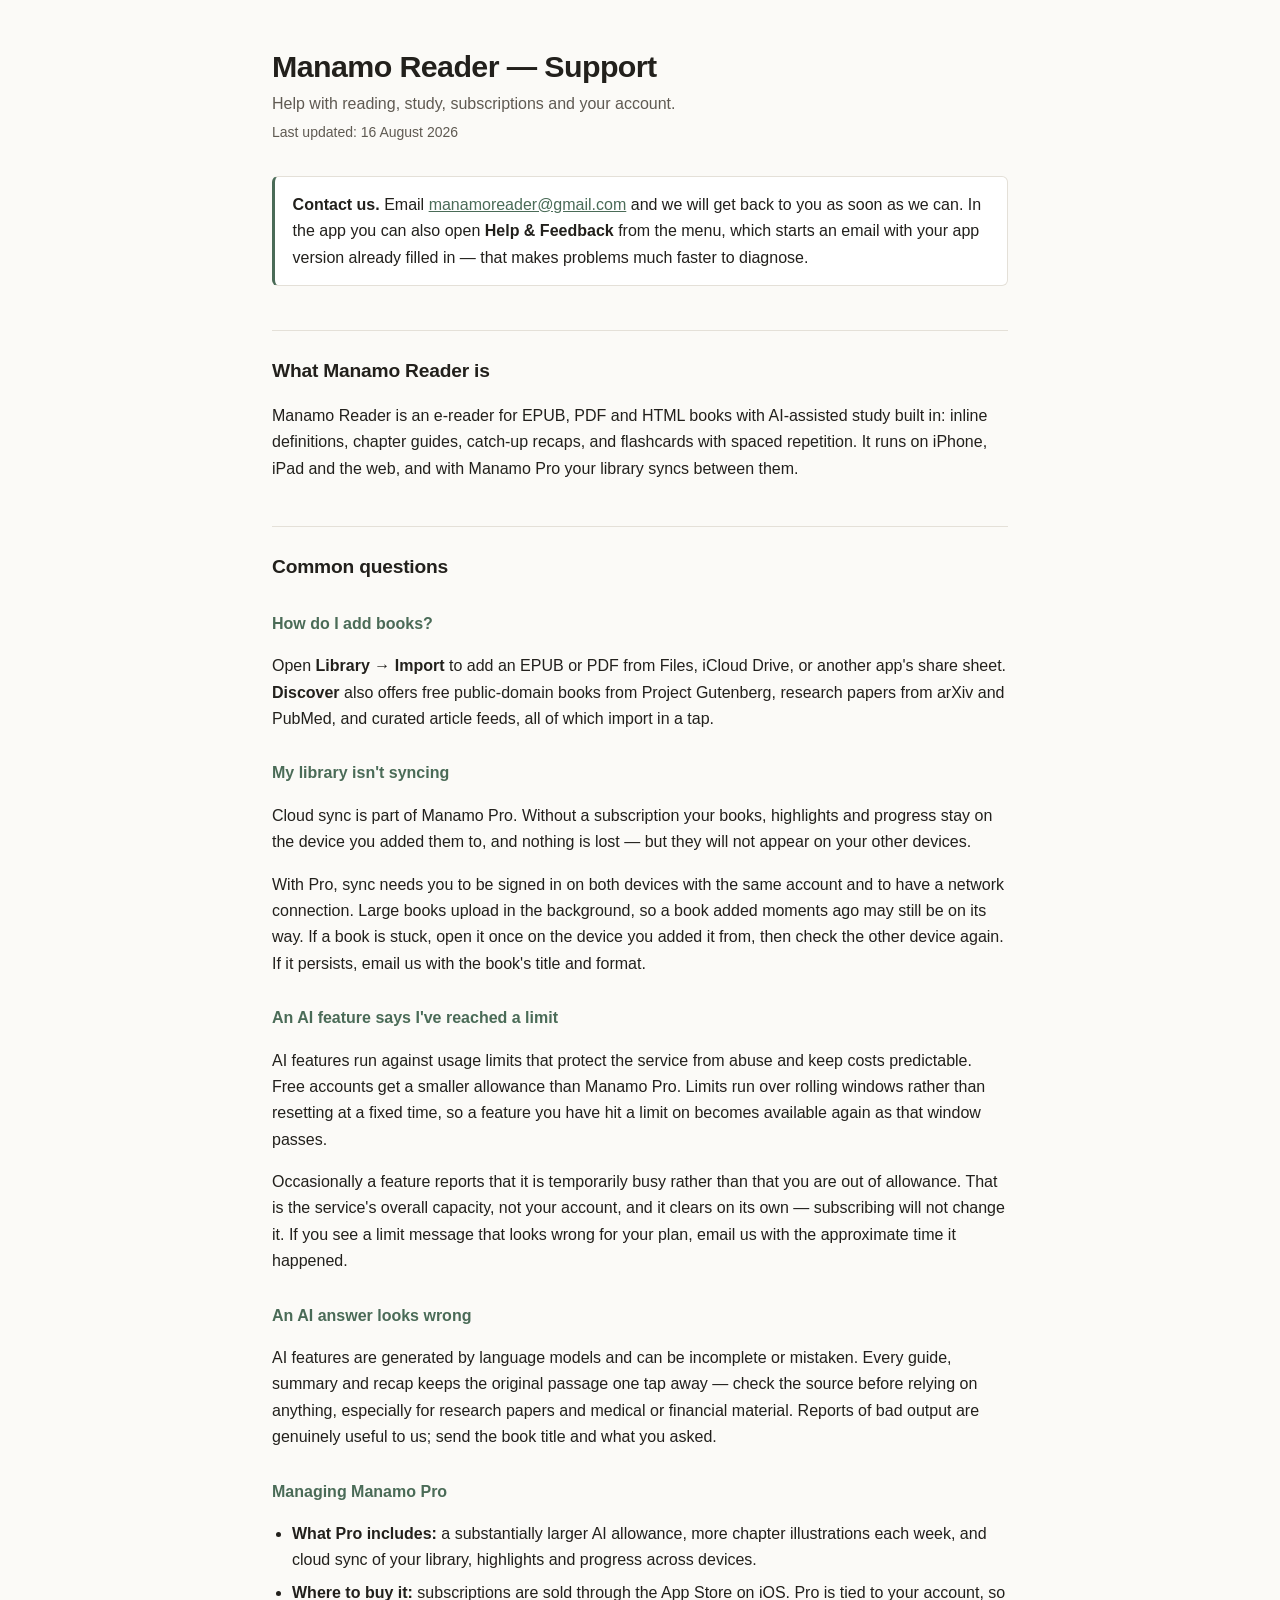
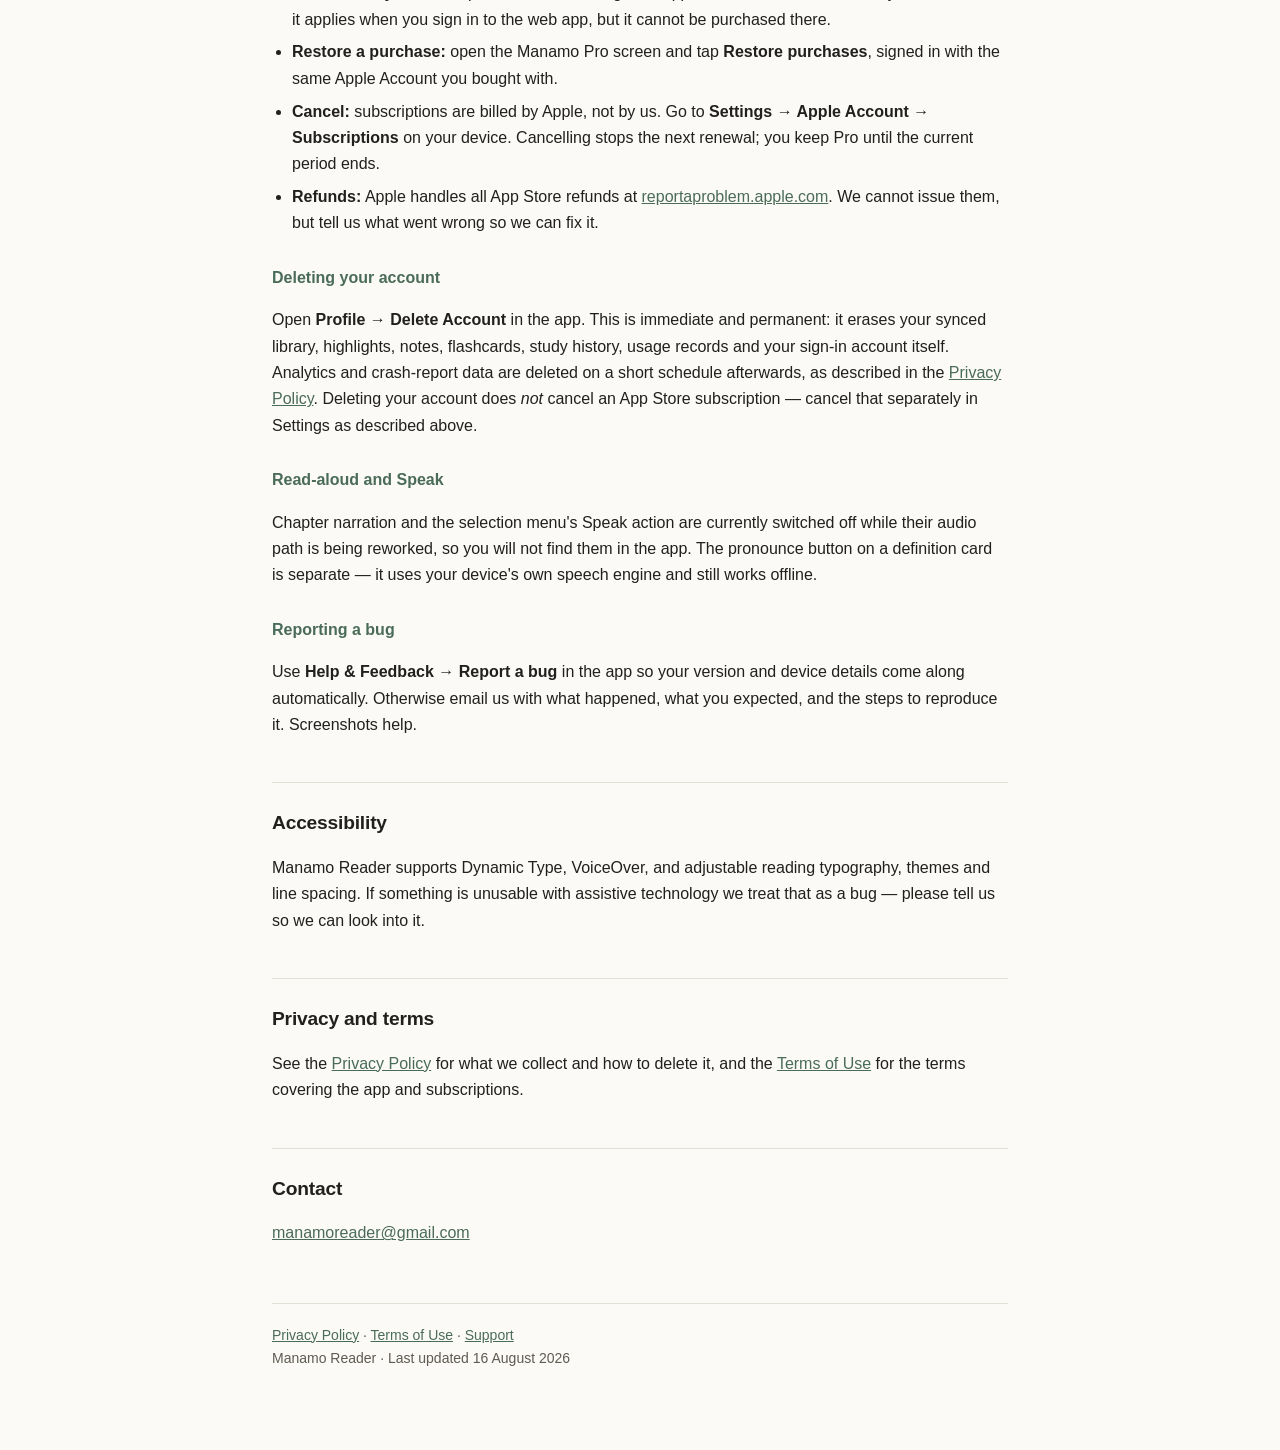
==== support.html @ 61c4ea5d "docs: update privacy policy and add support and terms pages Extract shared styles and document analy" ====
<!doctype html>
<html lang="en">
<head>
<meta charset="utf-8">
<meta name="viewport" content="width=device-width, initial-scale=1">
<title>Support — Manamo Reader</title>
<link rel="stylesheet" href="style.css">
</head>
<body>
<main>

<h1>Manamo Reader — Support</h1>
<p class="lede">Help with reading, study, subscriptions and your account.</p>
<p class="updated">Last updated: 16 August 2026</p>

<div class="note">
<p><strong>Contact us.</strong> Email
<a href="mailto:manamoreader@gmail.com">manamoreader@gmail.com</a> and we will get back to you as
soon as we can. In the app you can also open <strong>Help &amp; Feedback</strong> from the menu,
which starts an email with your app version already filled in — that makes problems much faster to
diagnose.</p>
</div>

<h2>What Manamo Reader is</h2>
<p>Manamo Reader is an e-reader for EPUB, PDF and HTML books with AI-assisted study built in:
inline definitions, chapter guides, catch-up recaps, and flashcards with spaced repetition. It runs
on iPhone, iPad and the web, and with Manamo&nbsp;Pro your library syncs between them.</p>

<h2>Common questions</h2>

<h3>How do I add books?</h3>
<p>Open <strong>Library → Import</strong> to add an EPUB or PDF from Files, iCloud Drive, or
another app's share sheet. <strong>Discover</strong> also offers free public-domain books from
Project Gutenberg, research papers from arXiv and PubMed, and curated article feeds, all of
which import in a tap.</p>

<h3>My library isn't syncing</h3>
<p>Cloud sync is part of Manamo&nbsp;Pro. Without a subscription your books, highlights and
progress stay on the device you added them to, and nothing is lost — but they will not appear on
your other devices.</p>
<p>With Pro, sync needs you to be signed in on both devices with the same account and to have a
network connection. Large books upload in the background, so a book added moments ago may still be
on its way. If a book is stuck, open it once on the device you added it from, then check the other
device again. If it persists, email us with the book's title and format.</p>

<h3>An AI feature says I've reached a limit</h3>
<p>AI features run against usage limits that protect the service from abuse and keep costs
predictable. Free accounts get a smaller allowance than Manamo&nbsp;Pro. Limits run over rolling
windows rather than resetting at a fixed time, so a feature you have hit a limit on becomes
available again as that window passes.</p>
<p>Occasionally a feature reports that it is temporarily busy rather than that you are out of
allowance. That is the service's overall capacity, not your account, and it clears on its own —
subscribing will not change it. If you see a limit message that looks wrong for your plan, email us
with the approximate time it happened.</p>

<h3>An AI answer looks wrong</h3>
<p>AI features are generated by language models and can be incomplete or mistaken. Every guide,
summary and recap keeps the original passage one tap away — check the source before relying on
anything, especially for research papers and medical or financial material. Reports of bad output
are genuinely useful to us; send the book title and what you asked.</p>

<h3>Managing Manamo Pro</h3>
<ul>
  <li><strong>What Pro includes:</strong> a substantially larger AI allowance, more chapter
      illustrations each week, and cloud sync of your library, highlights and progress across
      devices.</li>
  <li><strong>Where to buy it:</strong> subscriptions are sold through the App Store on iOS. Pro is
      tied to your account, so it applies when you sign in to the web app, but it cannot be
      purchased there.</li>
  <li><strong>Restore a purchase:</strong> open the Manamo&nbsp;Pro screen and tap
      <strong>Restore purchases</strong>, signed in with the same Apple Account you bought with.</li>
  <li><strong>Cancel:</strong> subscriptions are billed by Apple, not by us. Go to
      <strong>Settings → Apple Account → Subscriptions</strong> on your device. Cancelling stops
      the next renewal; you keep Pro until the current period ends.</li>
  <li><strong>Refunds:</strong> Apple handles all App Store refunds at
      <a href="https://reportaproblem.apple.com">reportaproblem.apple.com</a>. We cannot issue
      them, but tell us what went wrong so we can fix it.</li>
</ul>

<h3>Deleting your account</h3>
<p>Open <strong>Profile → Delete Account</strong> in the app. This is immediate and permanent: it
erases your synced library, highlights, notes, flashcards, study history, usage records and your
sign-in account itself. Analytics and crash-report data are deleted on a short schedule afterwards,
as described in the <a href="index.html">Privacy Policy</a>. Deleting your account does <em>not</em>
cancel an App Store subscription — cancel that separately in Settings as described above.</p>

<h3>Read-aloud and Speak</h3>
<p>Chapter narration and the selection menu's Speak action are currently switched off while their
audio path is being reworked, so you will not find them in the app. The pronounce button on a
definition card is separate — it uses your device's own speech engine and still works offline.</p>

<h3>Reporting a bug</h3>
<p>Use <strong>Help &amp; Feedback → Report a bug</strong> in the app so your version and device
details come along automatically. Otherwise email us with what happened, what you expected, and the
steps to reproduce it. Screenshots help.</p>

<h2>Accessibility</h2>
<p>Manamo Reader supports Dynamic Type, VoiceOver, and adjustable reading typography, themes and
line spacing. If something is unusable with assistive technology we treat that as a bug — please
tell us so we can look into it.</p>

<h2>Privacy and terms</h2>
<p>See the <a href="index.html">Privacy Policy</a> for what we collect and how to delete it, and the
<a href="terms.html">Terms of Use</a> for the terms covering the app and subscriptions.</p>

<h2>Contact</h2>
<p><a href="mailto:manamoreader@gmail.com">manamoreader@gmail.com</a></p>

<footer><a href="index.html">Privacy Policy</a> · <a href="terms.html">Terms of Use</a> · <a href="support.html">Support</a><br>Manamo Reader · Last updated 16 August 2026</footer>

</main>
</body>
</html>
---- style.css ----
:root {
    color-scheme: light dark;
    --bg: #fbfaf7;
    --surface: #ffffff;
    --text: #22201c;
    --muted: #5f5a52;
    --border: #e4e0d8;
    --accent: #4a6b57;
  }
  @media (prefers-color-scheme: dark) {
    :root {
      --bg: #16150f;
      --surface: #1d1c16;
      --text: #ece8df;
      --muted: #a5a094;
      --border: #33312a;
      --accent: #8fb69c;
    }
  }
  * { box-sizing: border-box; }
  body {
    margin: 0;
    padding: 3rem 1.25rem 5rem;
    background: var(--bg);
    color: var(--text);
    font: 16px/1.65 -apple-system, BlinkMacSystemFont, "Segoe UI", Roboto, Helvetica, Arial, sans-serif;
    -webkit-text-size-adjust: 100%;
  }
  main { max-width: 46rem; margin: 0 auto; }
  h1 { font-size: 1.9rem; line-height: 1.2; margin: 0 0 .4rem; letter-spacing: -.02em; }
  h2 {
    font-size: 1.2rem; margin: 2.75rem 0 .75rem; letter-spacing: -.01em;
    padding-top: 1.5rem; border-top: 1px solid var(--border);
  }
  h3 { font-size: 1rem; margin: 1.75rem 0 .5rem; color: var(--accent); }
  p, li { color: var(--text); }
  .lede { color: var(--muted); margin: 0 0 .25rem; }
  .updated { color: var(--muted); font-size: .875rem; margin: 0 0 2rem; }
  ul { padding-left: 1.25rem; }
  li { margin: .4rem 0; }
  a { color: var(--accent); }
  code {
    font-family: ui-monospace, SFMono-Regular, Menlo, monospace;
    font-size: .875em; background: var(--surface);
    border: 1px solid var(--border); border-radius: 4px; padding: .1em .35em;
  }
  .table-wrap { overflow-x: auto; margin: 1rem 0; }
  table { border-collapse: collapse; width: 100%; min-width: 34rem; font-size: .9375rem; }
  th, td { text-align: left; padding: .6rem .75rem; border-bottom: 1px solid var(--border); vertical-align: top; }
  th { font-weight: 600; color: var(--muted); font-size: .8125rem; text-transform: uppercase; letter-spacing: .04em; }
  .note {
    background: var(--surface); border: 1px solid var(--border);
    border-left: 3px solid var(--accent); border-radius: 6px;
    padding: .9rem 1.1rem; margin: 1.25rem 0;
  }
  .note p { margin: 0; }
  footer { margin-top: 3.5rem; padding-top: 1.25rem; border-top: 1px solid var(--border); color: var(--muted); font-size: .875rem; }
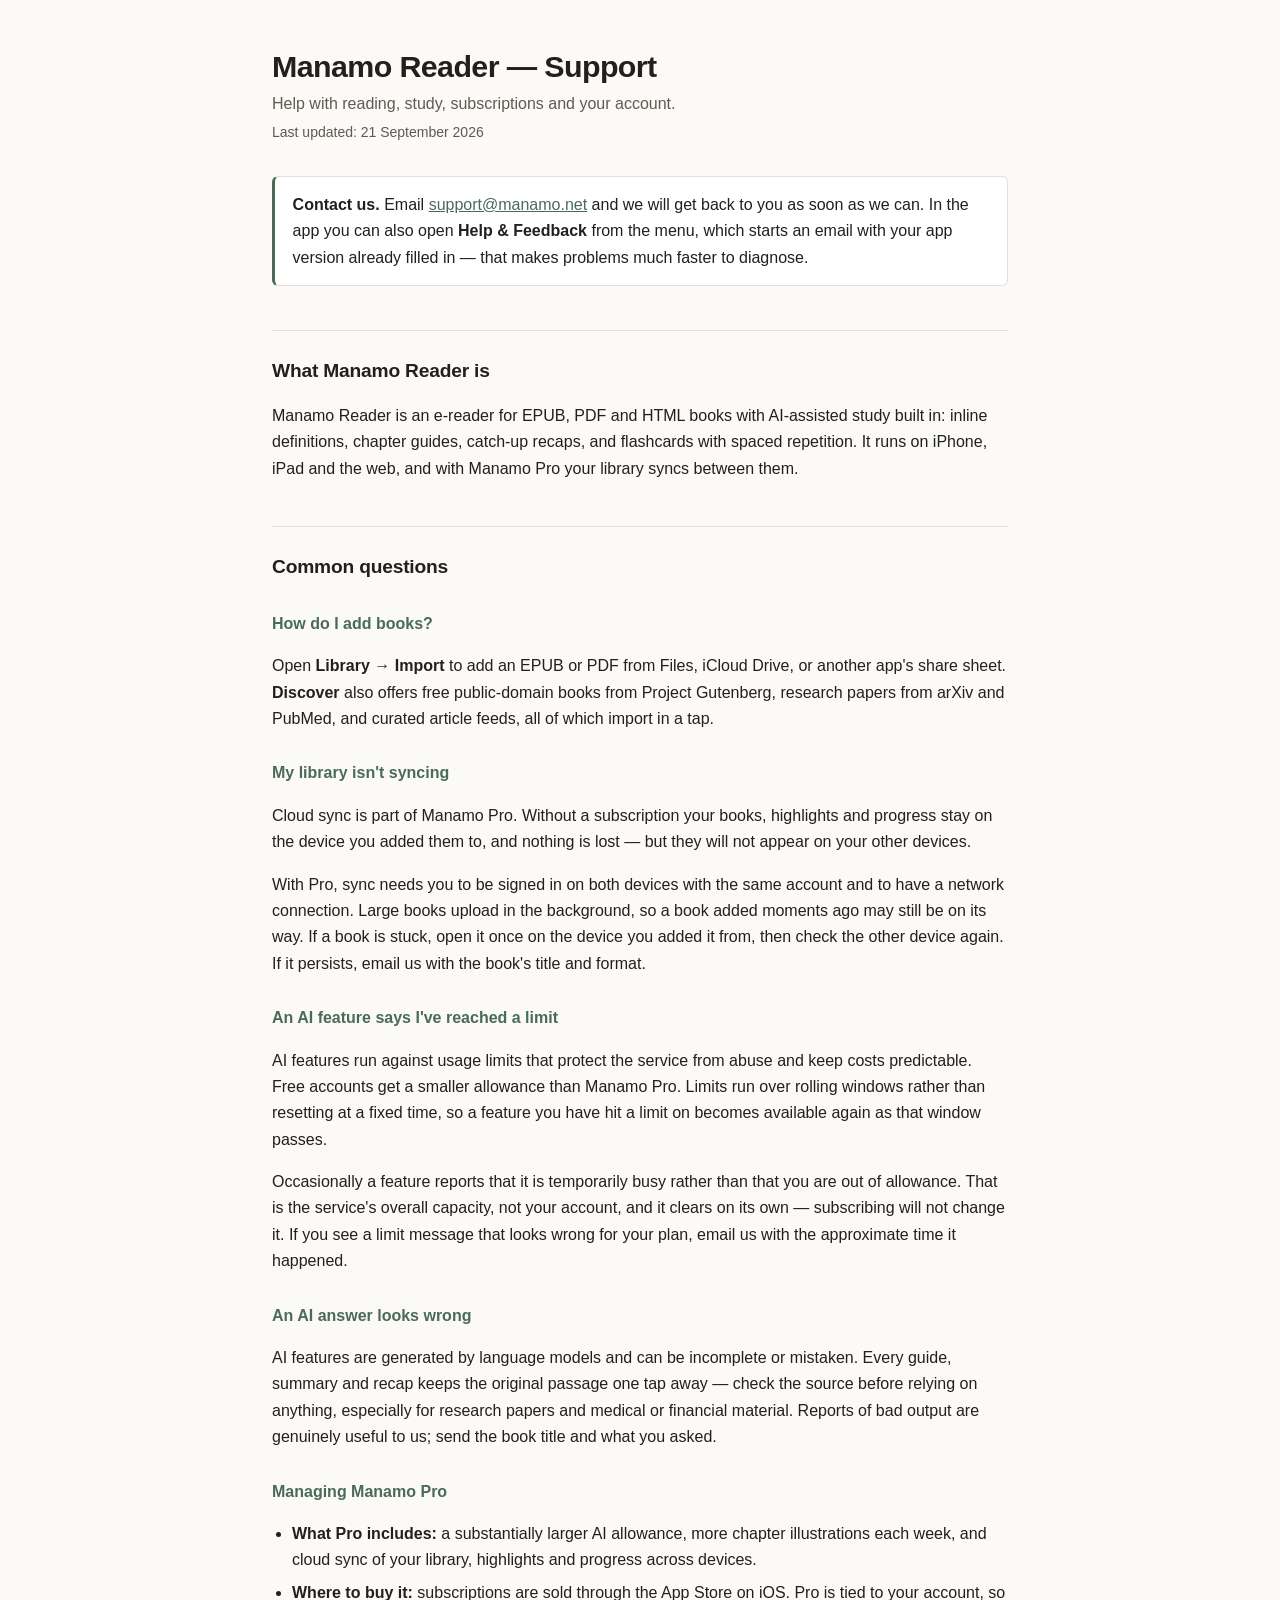
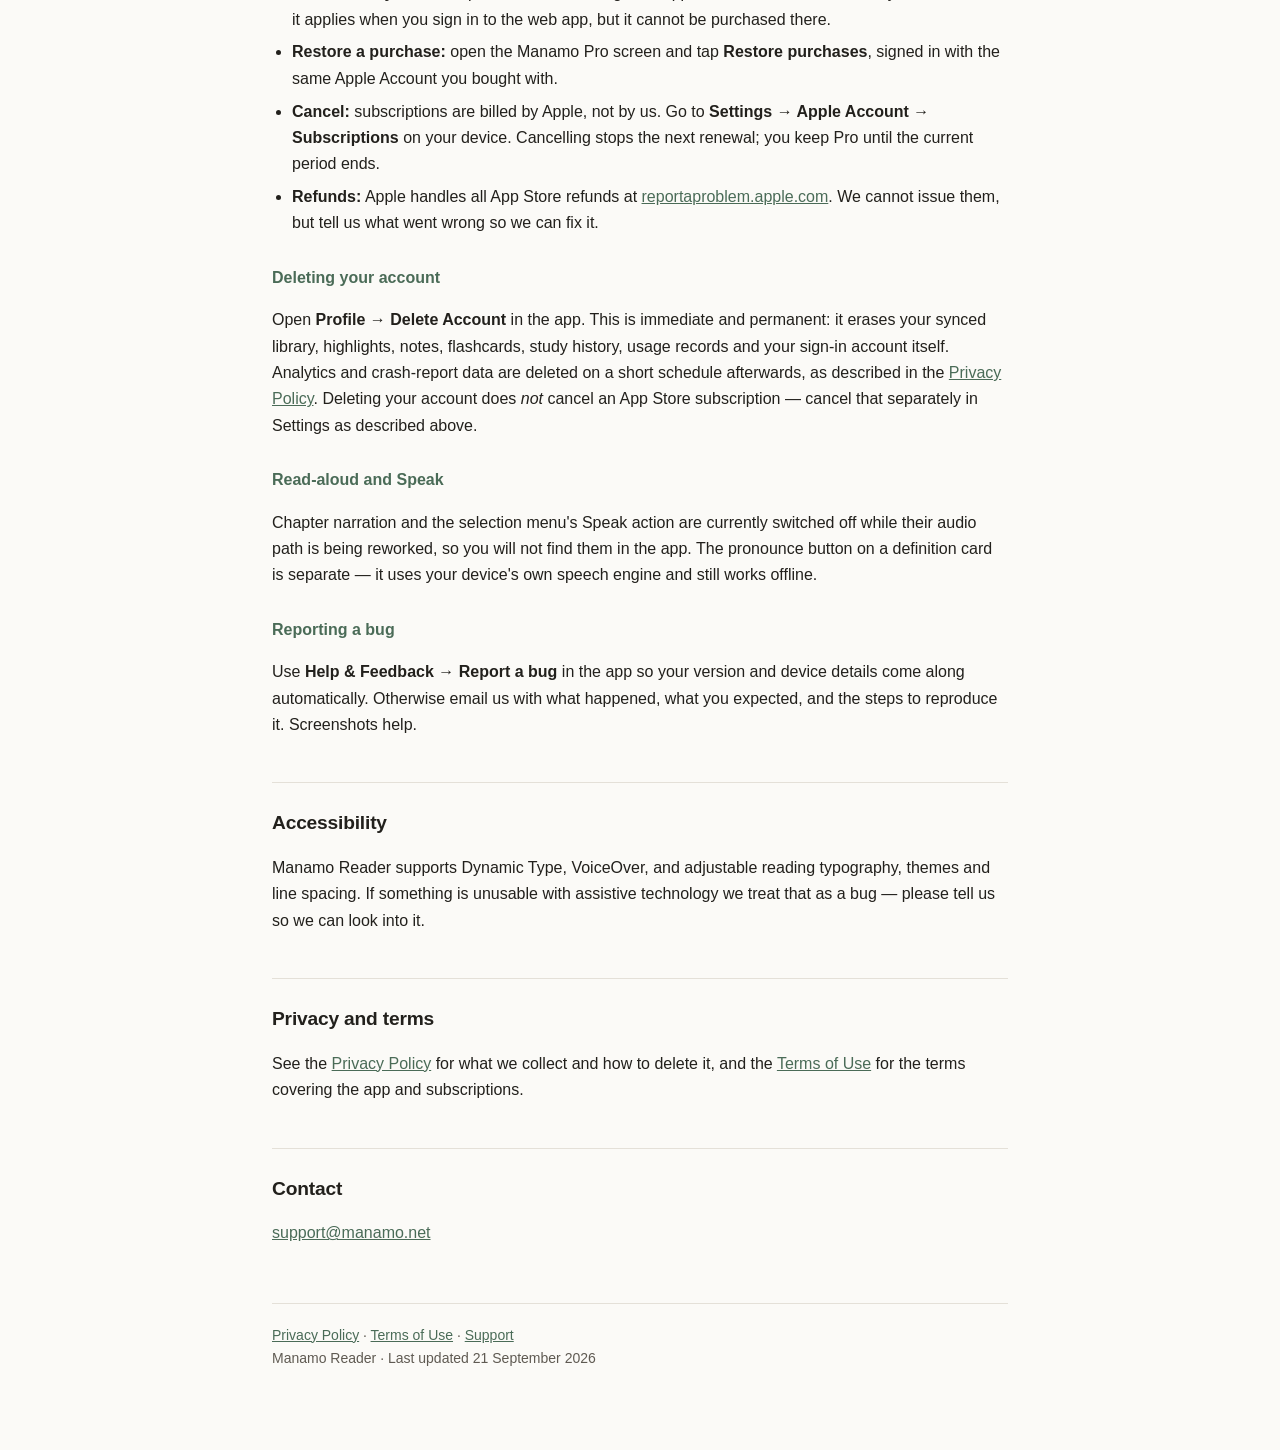
==== commit efe6abf0: "Use support@manamo.net as the contact address Co-Authored-By: Claude Fable 5.1 <noreply@anthropic.co" ====
--- a/support.html
+++ b/support.html
@@ -11,11 +11,11 @@
 
 <h1>Manamo Reader — Support</h1>
 <p class="lede">Help with reading, study, subscriptions and your account.</p>
-<p class="updated">Last updated: 16 August 2026</p>
+<p class="updated">Last updated: 21 September 2026</p>
 
 <div class="note">
 <p><strong>Contact us.</strong> Email
-<a href="mailto:manamoreader@gmail.com">manamoreader@gmail.com</a> and we will get back to you as
+<a href="mailto:support@manamo.net">support@manamo.net</a> and we will get back to you as
 soon as we can. In the app you can also open <strong>Help &amp; Feedback</strong> from the menu,
 which starts an email with your app version already filled in — that makes problems much faster to
 diagnose.</p>
@@ -104,9 +104,9 @@
 <a href="terms.html">Terms of Use</a> for the terms covering the app and subscriptions.</p>
 
 <h2>Contact</h2>
-<p><a href="mailto:manamoreader@gmail.com">manamoreader@gmail.com</a></p>
+<p><a href="mailto:support@manamo.net">support@manamo.net</a></p>
 
-<footer><a href="index.html">Privacy Policy</a> · <a href="terms.html">Terms of Use</a> · <a href="support.html">Support</a><br>Manamo Reader · Last updated 16 August 2026</footer>
+<footer><a href="index.html">Privacy Policy</a> · <a href="terms.html">Terms of Use</a> · <a href="support.html">Support</a><br>Manamo Reader · Last updated 21 September 2026</footer>
 
 </main>
 </body>
